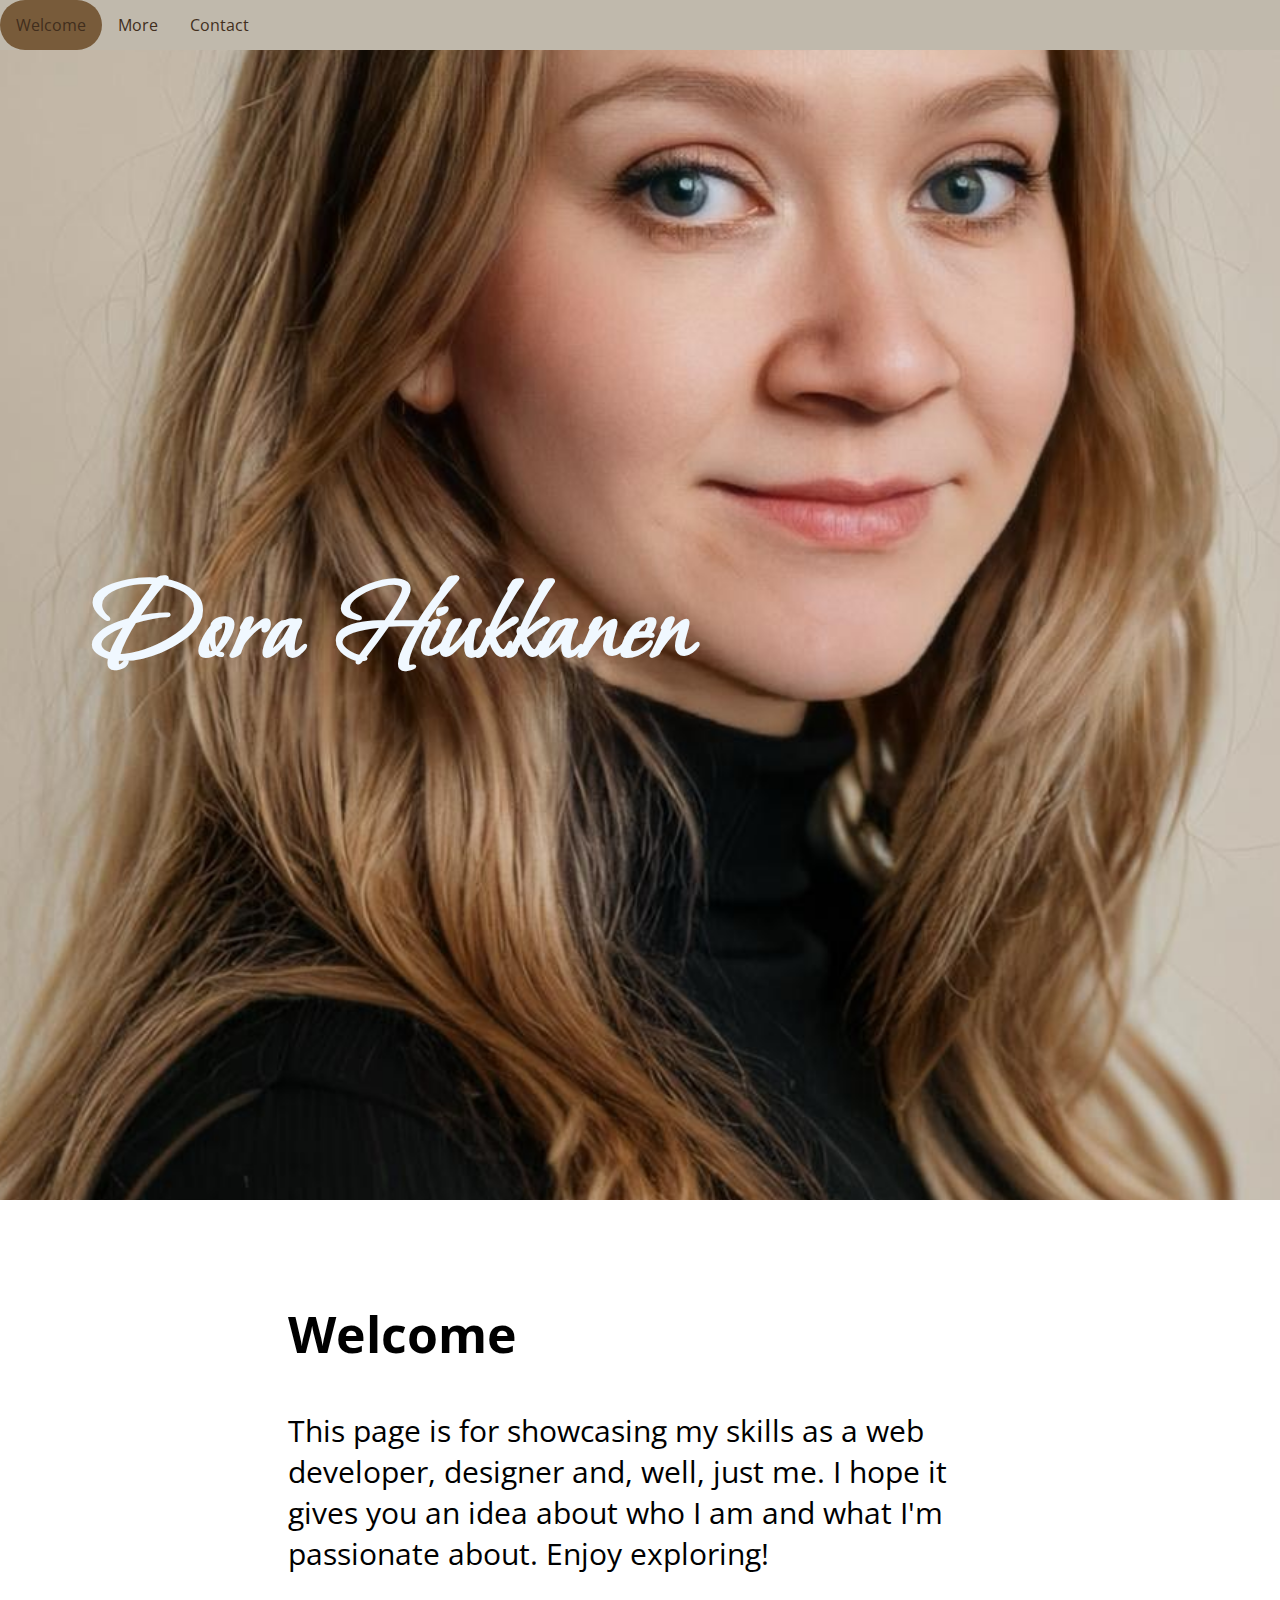
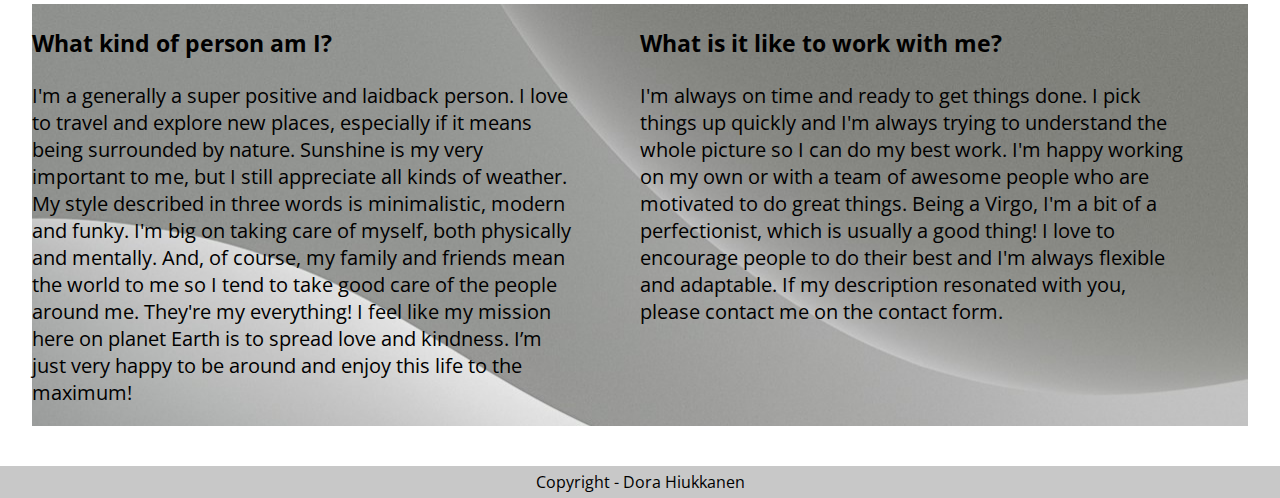
==== index.html @ dafef9d7 "Add files via upload" ====
<!DOCTYPE html>
<html>
<head>
    <title>Home</title>
    <meta charset="UTF-8">
    <link rel="stylesheet" href="webstyle.css">

</head>
<body>
    <nav>
        <ul>
            <li><a class="active" href="index.html">Welcome</a></li>
            <li><a href="more.html">More</a></li>
            <li><a href="contactme.html">Contact</a></li>
          </ul>
    </nav>
    <header>
        <h1>Dora Hiukkanen</h1>
    </header>
    <section>
        <h2>Welcome</h2>
    </section>
    <section>
        <p class="lead">This page is for showcasing my skills as a web developer, designer and, well, just me. I hope it gives you an idea about who I am and what I'm passionate about. Enjoy exploring!</p>
    </section>

    <section class="row">
        <div class="column">
            <h3>What kind of person am I?</h3>
            <p>I'm a generally a super positive and laidback person. I love to travel and explore new places, especially if it means being surrounded by nature. Sunshine is my very important to me, but I still appreciate all kinds of weather. My style described in three words is minimalistic, modern and funky. I'm big on taking care of myself, both physically and mentally. And, of course, my family and friends mean the world to me so I tend to take good care of the people around me. They're my everything! I feel like my mission here on planet Earth is to spread love and kindness. I’m just very happy to be around and enjoy this life to the maximum!</p>
        </div>
        <div class="column">
            <h3>What is it like to work with me?</h3>
            <p>I'm always on time and ready to get things done. I pick things up quickly and I'm always trying to understand the whole picture so I can do my best work. I'm happy working on my own or with a team of awesome people who are motivated to do great things. Being a Virgo, I'm a bit of a perfectionist, which is usually a good thing! I love to encourage people to do their best and I'm always flexible and adaptable. If my description resonated with you, please contact me on the contact form.</p>
        </div>
    </section>

    <footer>
        <p>Copyright - Dora Hiukkanen</p>
    </footer>

</body>

</html>
---- webstyle.css ----
/*
div { 
    border: 1px;
    border-color: black;
    border-style: solid;
    padding: 10px;
    margin: 10px;
}
*/
@import url('https://fonts.googleapis.com/css2?family=Open+Sans:ital,wght@0,300..800;1,300..800&display=swap');
@import url('https://fonts.googleapis.com/css2?family=Bonheur+Royale&display=swap');
html, body {
    margin: 0px;
    padding: 0px;
    font-family: "Open Sans", sans-serif;
}
ul {
    list-style-type: none;
    margin: 0;
    padding: 0;
    overflow: hidden;
    background-color: #C0B9AC;
  }
  
  li {
    float: left;
  }
  
  li a {
    display: block;
    color: #412E1D;
    text-align: center;
    padding: 14px 16px;
    text-decoration: none;
    border-radius: 60px;
  }
  
  li a:hover:not(.active) {
    background-color: #785B3A;
  }
  
  .active {
    background-color: #785B3A;
  }
header {
    background-image: url("omakuva.JPG");
    background-position: center;
    background-size: cover;
    padding-top: 300px;
}
.more {
    background-image: url("mustavalko.jpg");
    background-size: cover;
    margin-top: -50px;
}
.more h1 {
    color: black;
    font-size: 75px;
    text-align: left;
    font-family: "Open Sans", sans-serif;

}
.contactme {
    background-image: url("connected.jpg");
    background-position: center;
    background-size: cover;
    margin-top: -50px;
}
.contactme h1 {
    color: #2D4754;
    font-family: "Open Sans", sans-serif;
    margin-top: -150px;
}
header h1 {
    font-size: 80px;
    text-align: center;
    color: aliceblue;
    padding: 150px 10px 150px 10px;
    margin: 0pc;
    font-family: "Bonheur Royale", cursive;
}
h2 {
    font-size: 50px;
}
section {
    width: 90%;
    margin: auto;
    font-size: 20px;
}
.lead {
    font-size: 30px;
}
.quote {
    font-size: 30px;
    text-align: center;
    color: gray;
    padding: 30px;
}
section img {
    width: 500px;
    padding: 0px;
}
.row {
    width: 90%;
    font-size: 20px;
    background-image: url(taustakuva.jpg);
}
footer {
    background-color: rgb(200, 200, 200);
    margin-top: 40px;
}
footer p {
    text-align: center;
    padding: 5px;
    margin: 0px;
}
/* Style inputs with type="text", select elements and textareas */
input[type=text], select, textarea {
    width: 100%; /* Full width */
    padding: 12px; /* Some padding */ 
    border: 1px solid #2D4754; /* Gray border */
    border-radius: 4px; /* Rounded borders */
    box-sizing: border-box; /* Make sure that padding and width stays in place */
    margin-top: 6px; /* Add a top margin */
    margin-bottom: 16px; /* Bottom margin */
    resize: vertical /* Allow the user to vertically resize the textarea (not horizontally) */
  }
  
  /* Style the submit button with a specific background color etc */
  input[type=submit] {
    background-color: #C0B9AC;
    color: white;
    padding: 12px 20px;
    border: none;
    border-radius: 4px;
    cursor: pointer;
  }
  
  /* When moving the mouse over the submit button, add a darker green color */
  input[type=submit]:hover {
    background-color: #785B3A;
  }
  
  /* Add a background color and some padding around the form */
  .container {
    border-radius: 5px;
    background-color: #f2f2f2;
    padding: 20px;
  }
@media only screen and (min-width: 650px) {
    section {
        width: 75%;
    }
    header h1 {
        padding: 200px 10px 200px 10px;
    }
    .quote {
        font-size: 40px;
    }
    .row {
        width: 75%;
        margin: auto;
  }
  .more {
    padding-top: 1100px;
}
.more h1 {
    margin-top: -750px;
}
}
@media only screen and (min-width: 1025px) {
    section {
        width: 55%;
    }
    header {
        background-position: center;
        padding-top: 700px;
        background-size: 1500px;
    }
    header h1 {
        font-size: 120px;
        text-align: left;
        color: aliceblue;
        padding: 0px 10px 500px 90px;
        margin-bottom: 100px;
        margin-top: -190px;
    }
    .more {
        padding-top: 1300px;
    }
    .more h1 {
        margin-top: -700px;
    }
    .row {
        width: 95%;
        margin: auto;
    }

    .column {
        float: left;
        width: 45%;
        padding-right: 5%;
      }
      .column img {
        width: 100%;
        height: 200%;
      }
      
      /* Clear floats after the columns */
      .row:after {
        content: "";
        display: table;
        clear: both;
      }
      section img {
        width: 700px;
        padding: 0px;
    }
  }
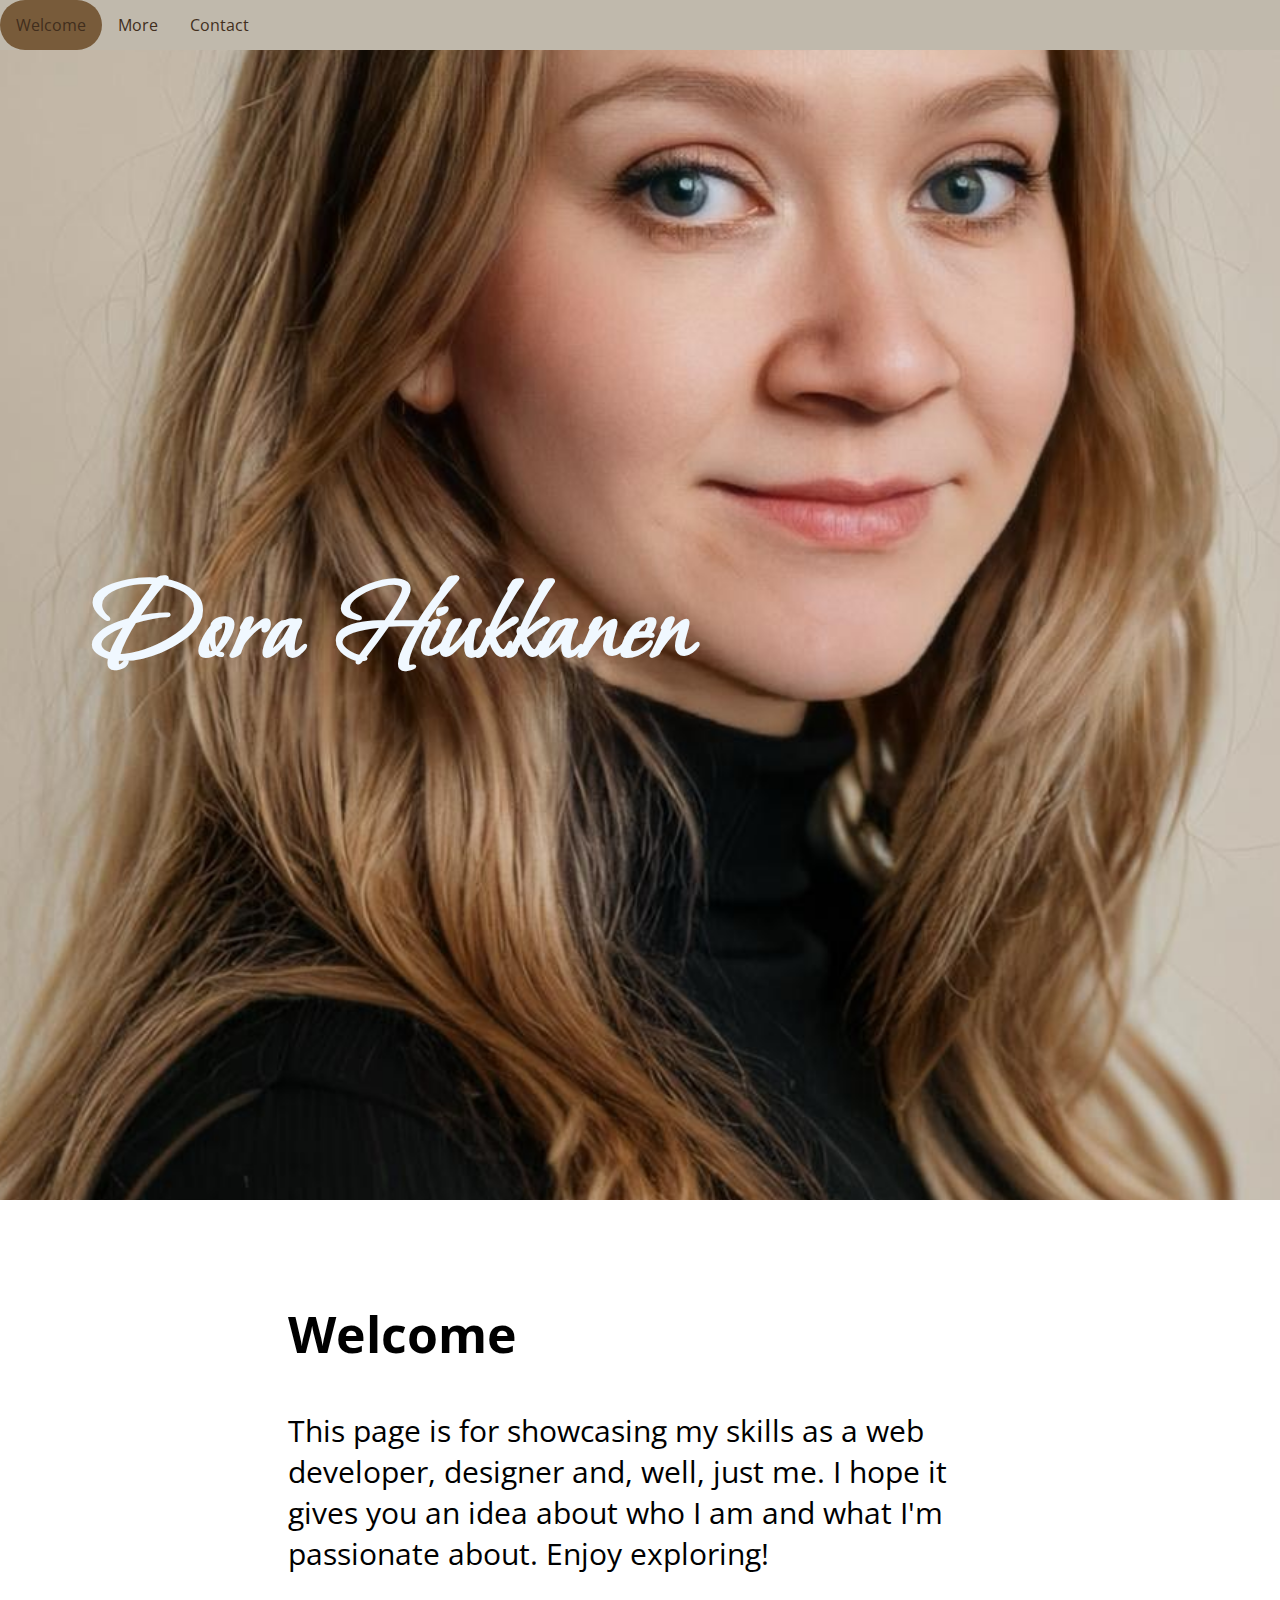
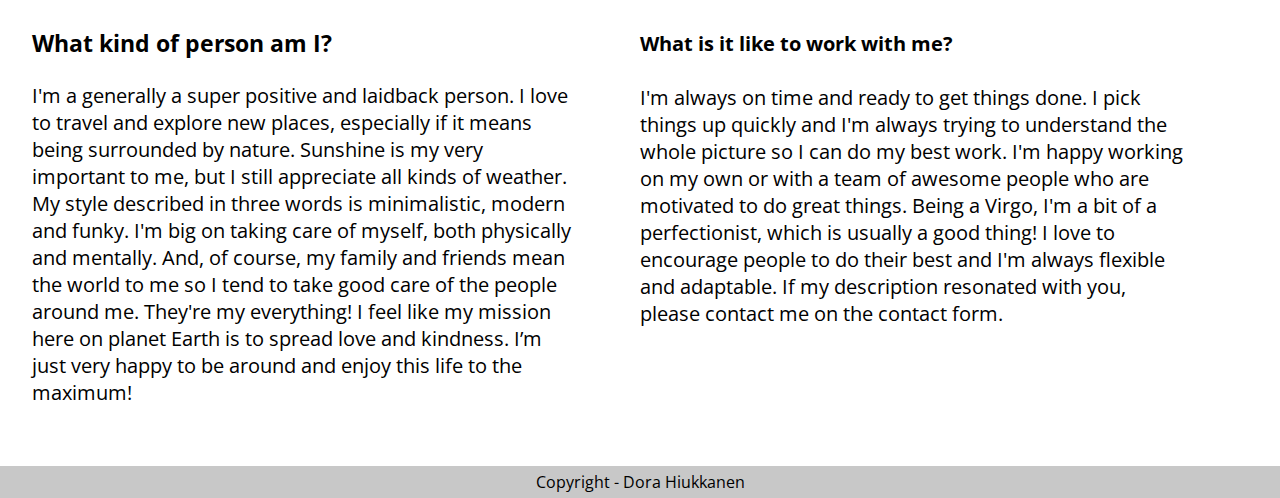
==== commit 249903fa: "Add files via upload" ====
--- a/index.html
+++ b/index.html
@@ -4,7 +4,7 @@
     <title>Home</title>
     <meta charset="UTF-8">
     <link rel="stylesheet" href="webstyle.css">
-
+    <html lang="en"></html>
 </head>
 <body>
     <nav>
@@ -30,7 +30,7 @@
             <p>I'm a generally a super positive and laidback person. I love to travel and explore new places, especially if it means being surrounded by nature. Sunshine is my very important to me, but I still appreciate all kinds of weather. My style described in three words is minimalistic, modern and funky. I'm big on taking care of myself, both physically and mentally. And, of course, my family and friends mean the world to me so I tend to take good care of the people around me. They're my everything! I feel like my mission here on planet Earth is to spread love and kindness. I’m just very happy to be around and enjoy this life to the maximum!</p>
         </div>
         <div class="column">
-            <h3>What is it like to work with me?</h3>
+            <h4>What is it like to work with me?</h4>
             <p>I'm always on time and ready to get things done. I pick things up quickly and I'm always trying to understand the whole picture so I can do my best work. I'm happy working on my own or with a team of awesome people who are motivated to do great things. Being a Virgo, I'm a bit of a perfectionist, which is usually a good thing! I love to encourage people to do their best and I'm always flexible and adaptable. If my description resonated with you, please contact me on the contact form.</p>
         </div>
     </section>
--- a/webstyle.css
+++ b/webstyle.css
@@ -103,7 +103,6 @@
 .row {
     width: 90%;
     font-size: 20px;
-    background-image: url(taustakuva.jpg);
 }
 footer {
     background-color: rgb(200, 200, 200);
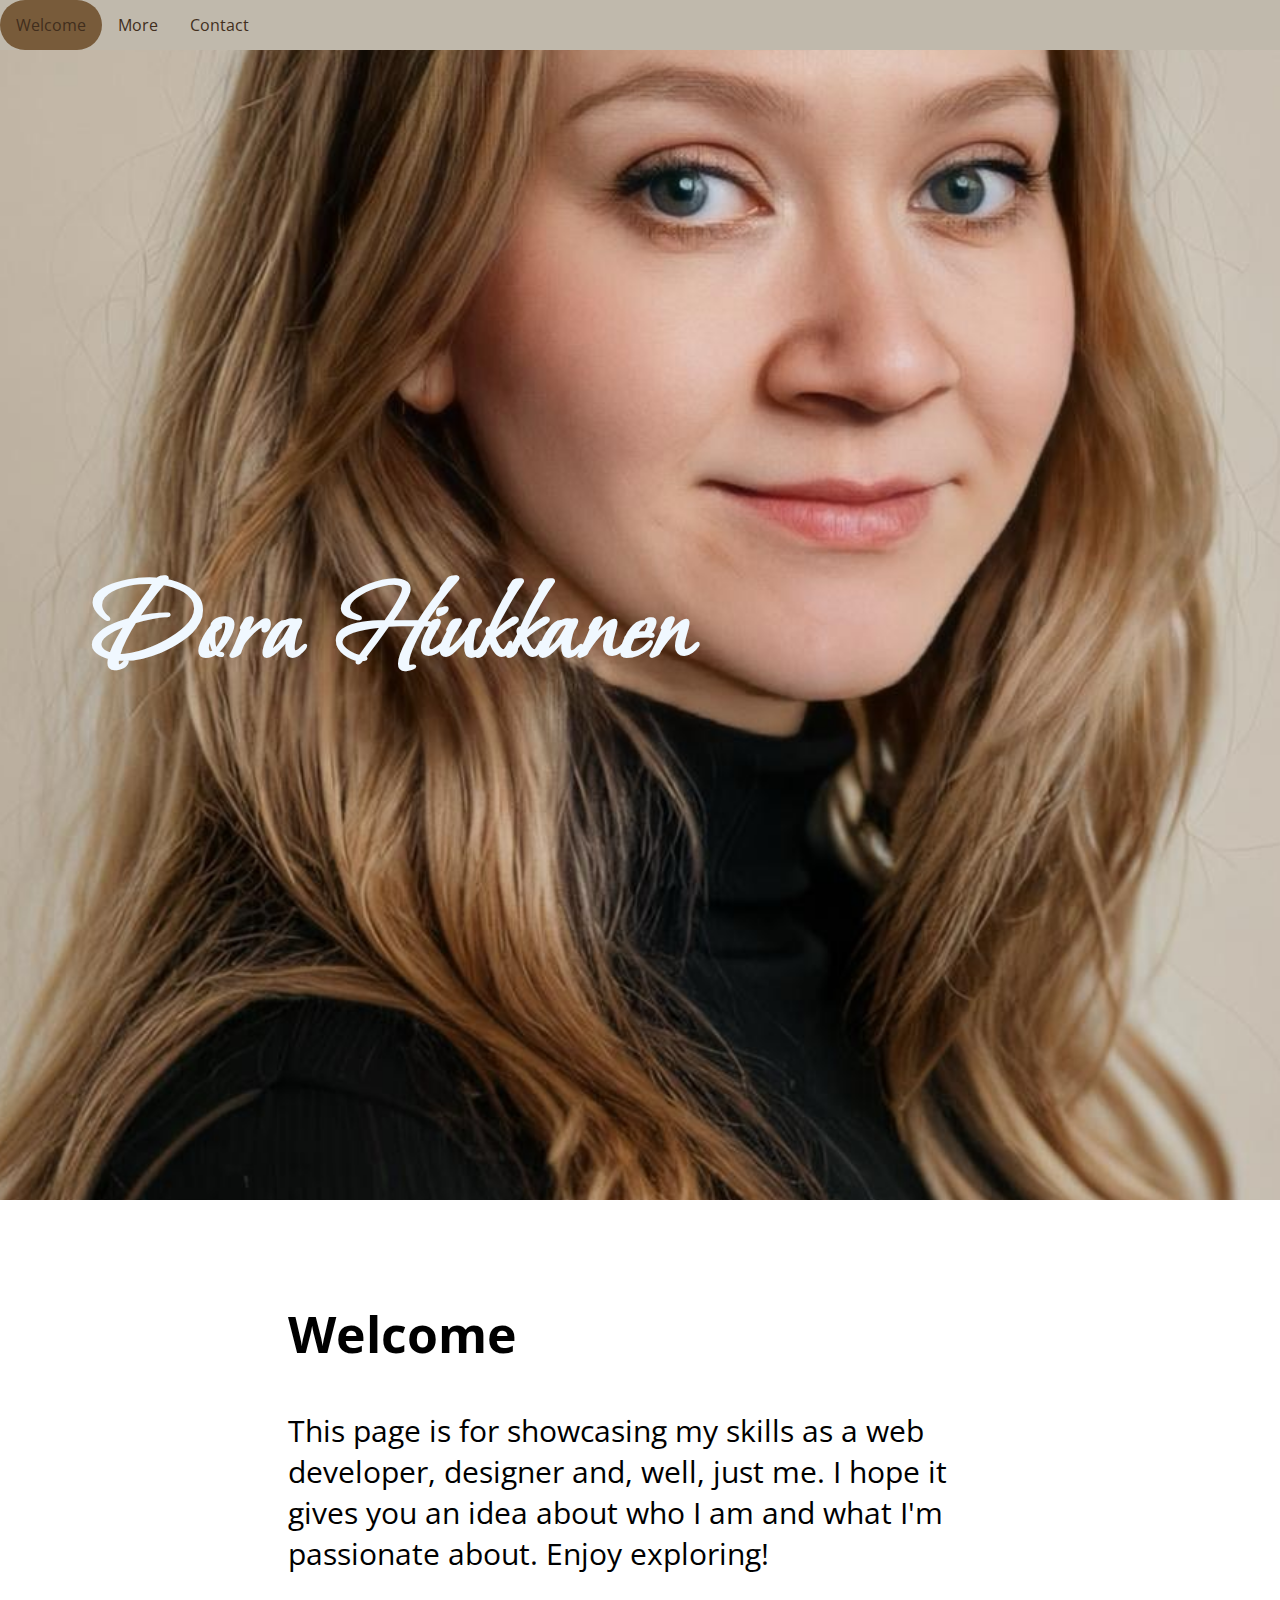
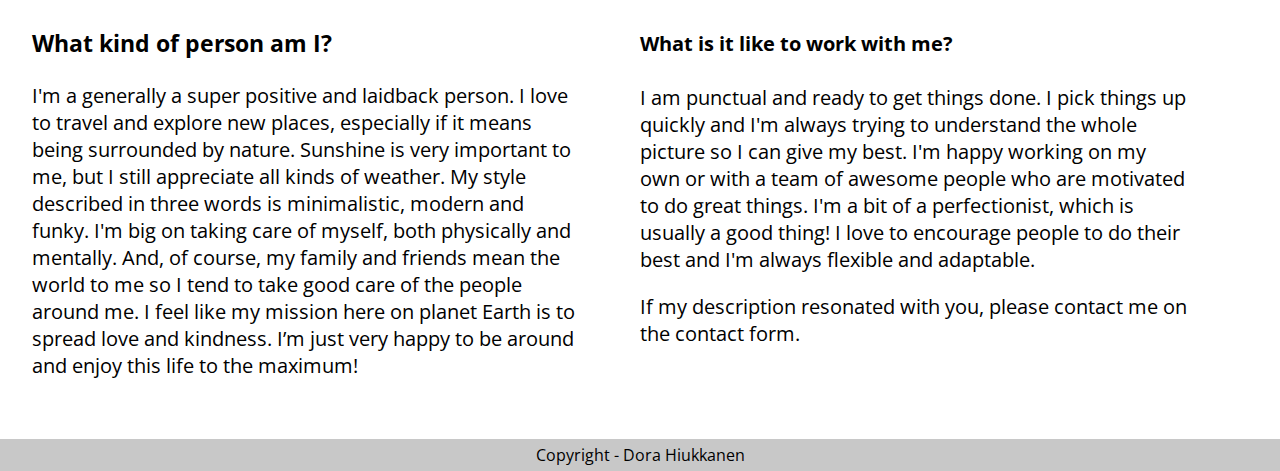
==== commit e8d747c8: "Add files via upload" ====
--- a/index.html
+++ b/index.html
@@ -27,11 +27,12 @@
     <section class="row">
         <div class="column">
             <h3>What kind of person am I?</h3>
-            <p>I'm a generally a super positive and laidback person. I love to travel and explore new places, especially if it means being surrounded by nature. Sunshine is my very important to me, but I still appreciate all kinds of weather. My style described in three words is minimalistic, modern and funky. I'm big on taking care of myself, both physically and mentally. And, of course, my family and friends mean the world to me so I tend to take good care of the people around me. They're my everything! I feel like my mission here on planet Earth is to spread love and kindness. I’m just very happy to be around and enjoy this life to the maximum!</p>
+            <p>I'm a generally a super positive and laidback person. I love to travel and explore new places, especially if it means being surrounded by nature. Sunshine is very important to me, but I still appreciate all kinds of weather. My style described in three words is minimalistic, modern and funky. I'm big on taking care of myself, both physically and mentally. And, of course, my family and friends mean the world to me so I tend to take good care of the people around me. I feel like my mission here on planet Earth is to spread love and kindness. I’m just very happy to be around and enjoy this life to the maximum!</p>
         </div>
         <div class="column">
             <h4>What is it like to work with me?</h4>
-            <p>I'm always on time and ready to get things done. I pick things up quickly and I'm always trying to understand the whole picture so I can do my best work. I'm happy working on my own or with a team of awesome people who are motivated to do great things. Being a Virgo, I'm a bit of a perfectionist, which is usually a good thing! I love to encourage people to do their best and I'm always flexible and adaptable. If my description resonated with you, please contact me on the contact form.</p>
+            <p>I am punctual and ready to get things done. I pick things up quickly and I'm always trying to understand the whole picture so I can give my best. I'm happy working on my own or with a team of awesome people who are motivated to do great things. I'm a bit of a perfectionist, which is usually a good thing! I love to encourage people to do their best and I'm always flexible and adaptable.</p>
+            <p> If my description resonated with you, please contact me on the contact form.</p>
         </div>
     </section>
 
--- a/webstyle.css
+++ b/webstyle.css
@@ -113,19 +113,16 @@
     padding: 5px;
     margin: 0px;
 }
-/* Style inputs with type="text", select elements and textareas */
 input[type=text], select, textarea {
-    width: 100%; /* Full width */
-    padding: 12px; /* Some padding */ 
-    border: 1px solid #2D4754; /* Gray border */
-    border-radius: 4px; /* Rounded borders */
-    box-sizing: border-box; /* Make sure that padding and width stays in place */
-    margin-top: 6px; /* Add a top margin */
-    margin-bottom: 16px; /* Bottom margin */
-    resize: vertical /* Allow the user to vertically resize the textarea (not horizontally) */
-  }
-  
-  /* Style the submit button with a specific background color etc */
+    width: 100%;
+    padding: 12px;
+    border: 1px solid #2D4754; 
+    border-radius: 4px; 
+    box-sizing: border-box; 
+    margin-top: 6px; 
+    margin-bottom: 16px;
+    resize: vertical 
+  }
   input[type=submit] {
     background-color: #C0B9AC;
     color: white;
@@ -134,14 +131,10 @@
     border-radius: 4px;
     cursor: pointer;
   }
-  
-  /* When moving the mouse over the submit button, add a darker green color */
-  input[type=submit]:hover {
+    input[type=submit]:hover {
     background-color: #785B3A;
   }
-  
-  /* Add a background color and some padding around the form */
-  .container {
+    .container {
     border-radius: 5px;
     background-color: #f2f2f2;
     padding: 20px;
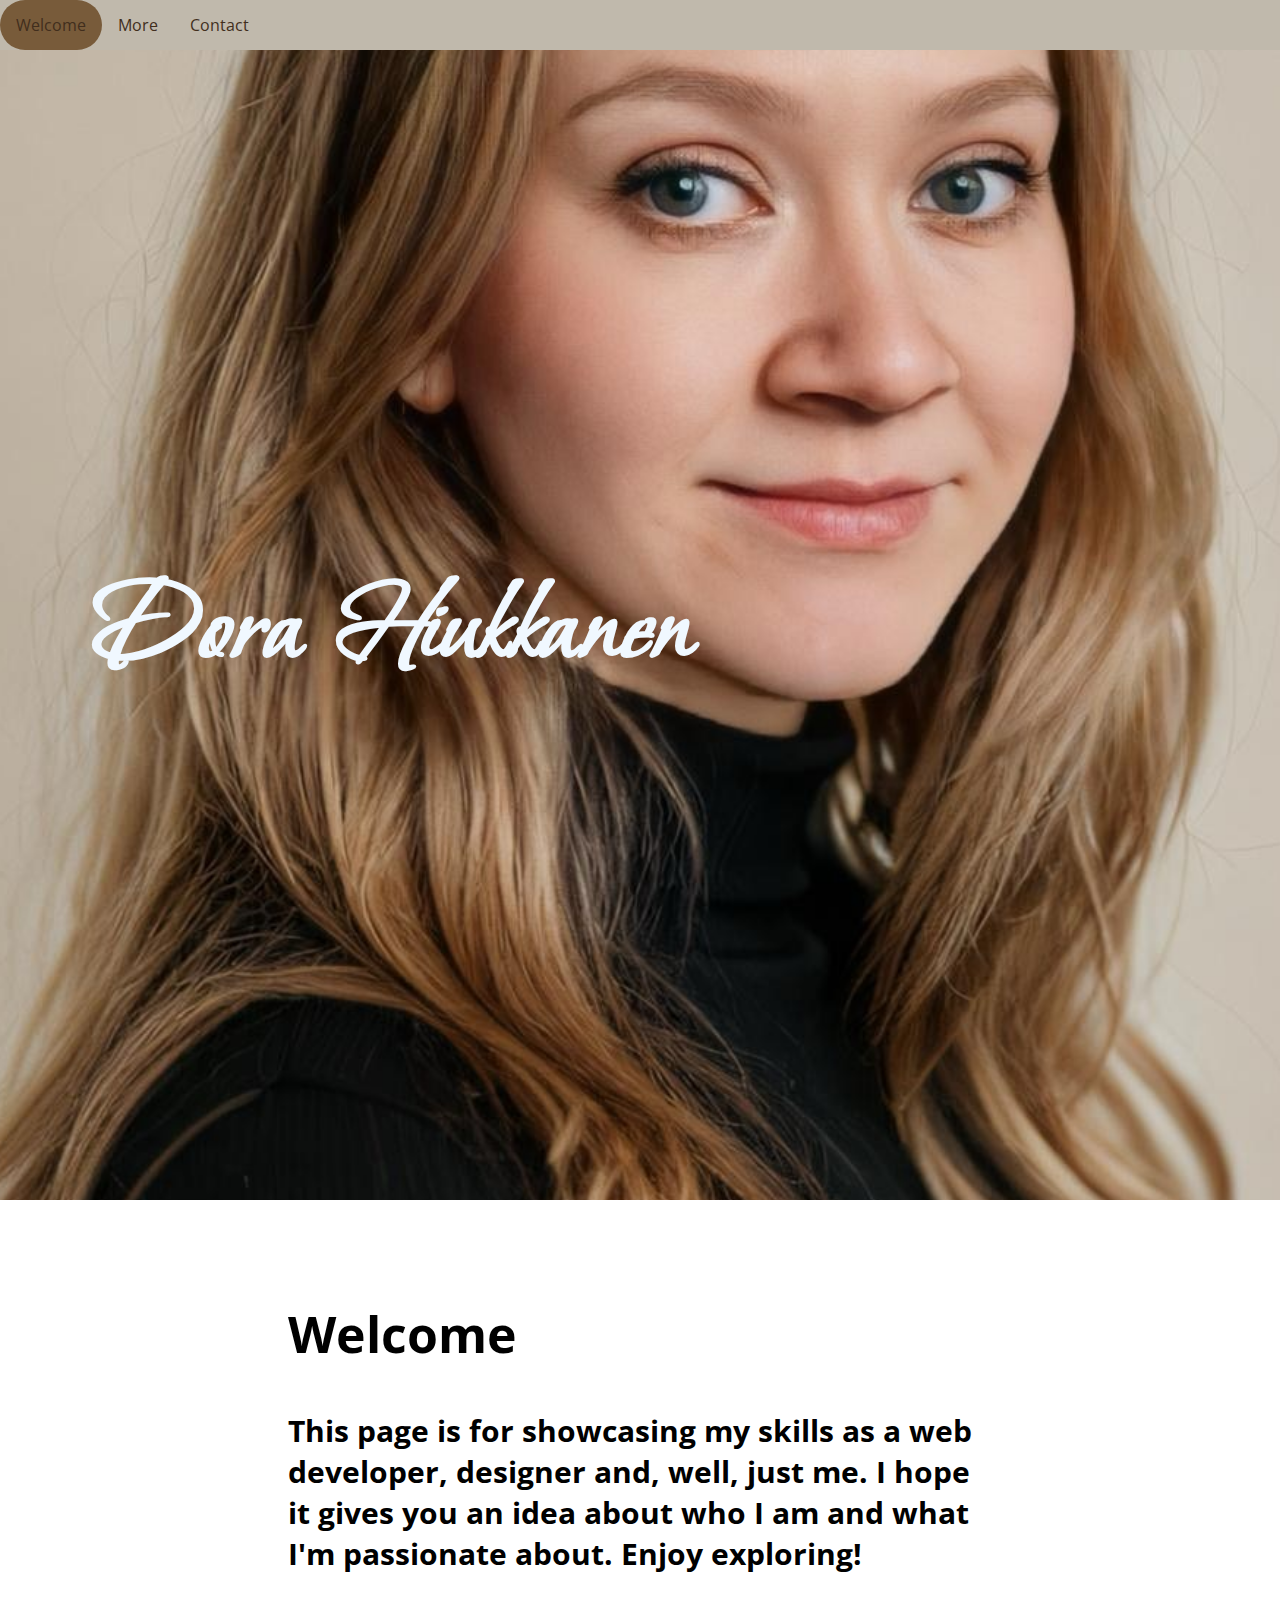
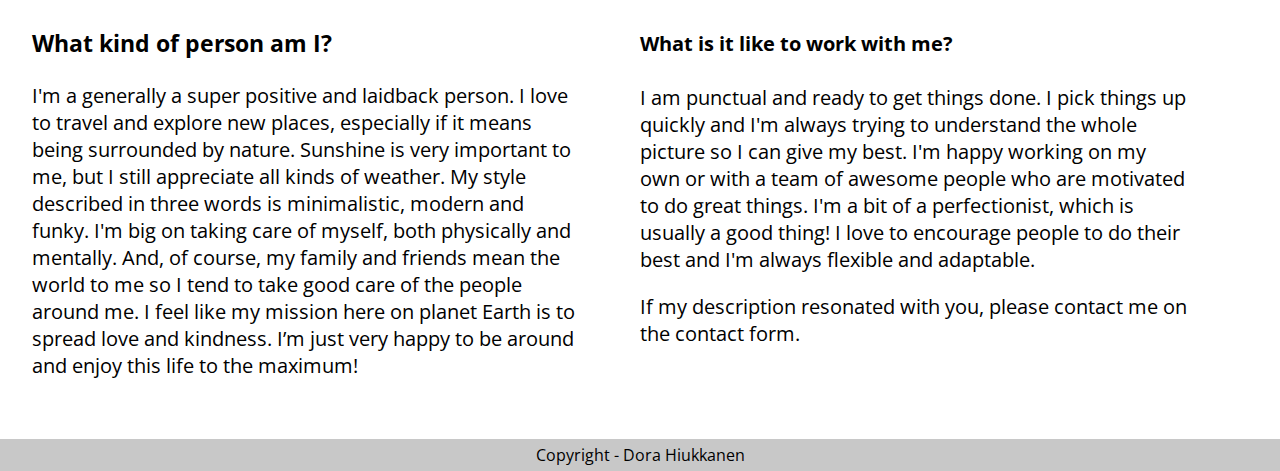
==== commit d19fd37d: "Add files via upload" ====
--- a/index.html
+++ b/index.html
@@ -1,10 +1,9 @@
 <!DOCTYPE html>
-<html>
+<html lang="en">
 <head>
     <title>Home</title>
     <meta charset="UTF-8">
     <link rel="stylesheet" href="webstyle.css">
-    <html lang="en"></html>
 </head>
 <body>
     <nav>
@@ -20,8 +19,11 @@
     <section>
         <h2>Welcome</h2>
     </section>
+    
     <section>
+        <h3>
         <p class="lead">This page is for showcasing my skills as a web developer, designer and, well, just me. I hope it gives you an idea about who I am and what I'm passionate about. Enjoy exploring!</p>
+    </h3>
     </section>
 
     <section class="row">
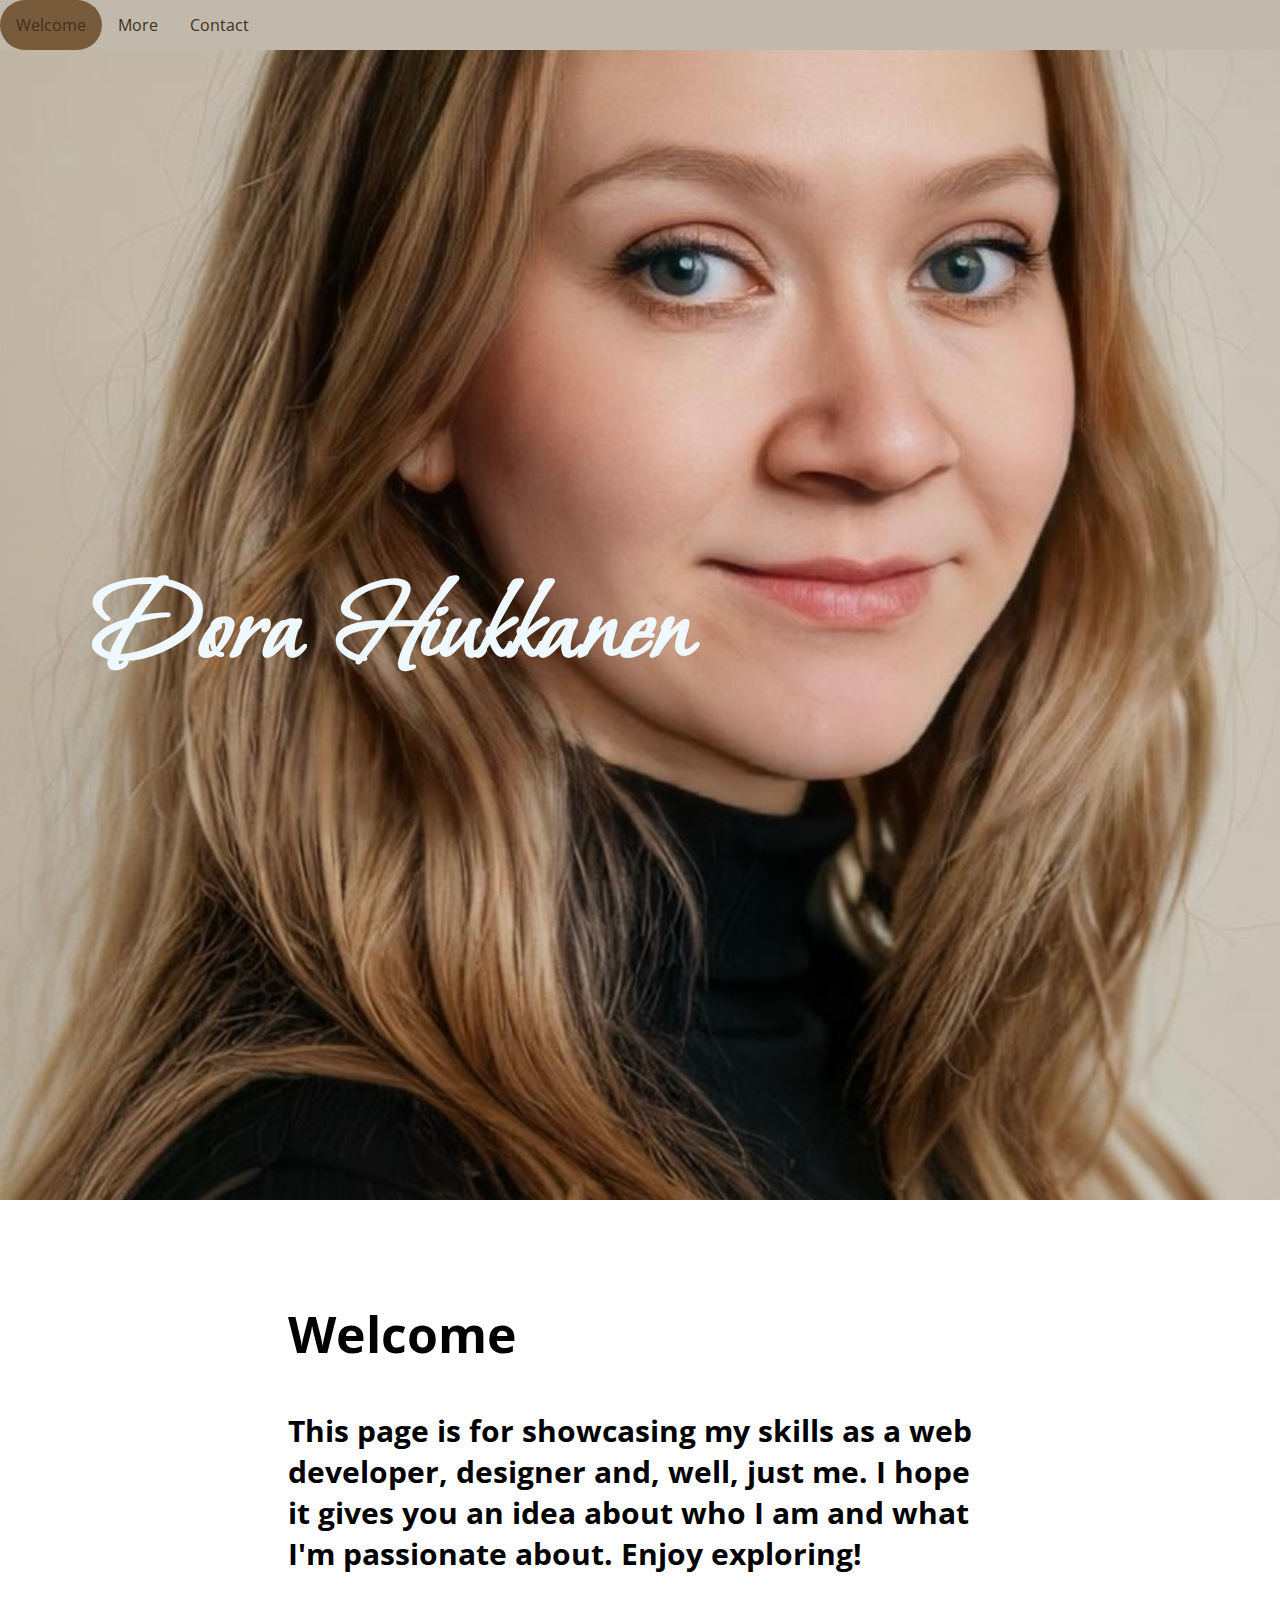
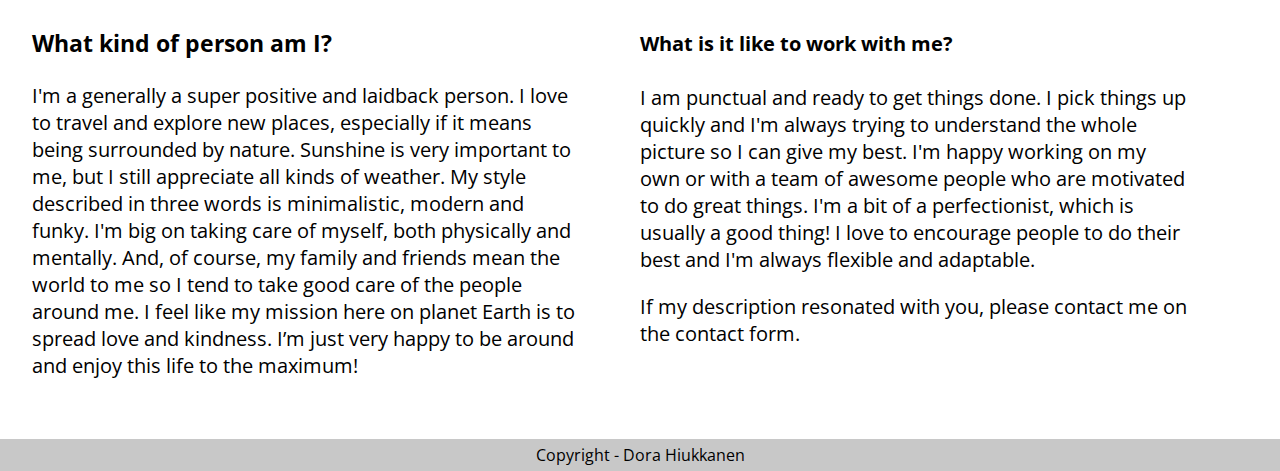
==== commit d063cbea: "Add files via upload" ====
--- a/index.html
+++ b/index.html
@@ -19,13 +19,13 @@
     <section>
         <h2>Welcome</h2>
     </section>
-    
+
     <section>
         <h3>
         <p class="lead">This page is for showcasing my skills as a web developer, designer and, well, just me. I hope it gives you an idea about who I am and what I'm passionate about. Enjoy exploring!</p>
     </h3>
     </section>
-
+    
     <section class="row">
         <div class="column">
             <h3>What kind of person am I?</h3>
--- a/webstyle.css
+++ b/webstyle.css
@@ -43,7 +43,7 @@
     background-color: #785B3A;
   }
 header {
-    background-image: url("omakuva.JPG");
+    background-image: url("omakuva1.jpg");
     background-position: center;
     background-size: cover;
     padding-top: 300px;
@@ -52,6 +52,7 @@
     background-image: url("mustavalko.jpg");
     background-size: cover;
     margin-top: -50px;
+    padding-top: 300px s;
 }
 .more h1 {
     color: black;
